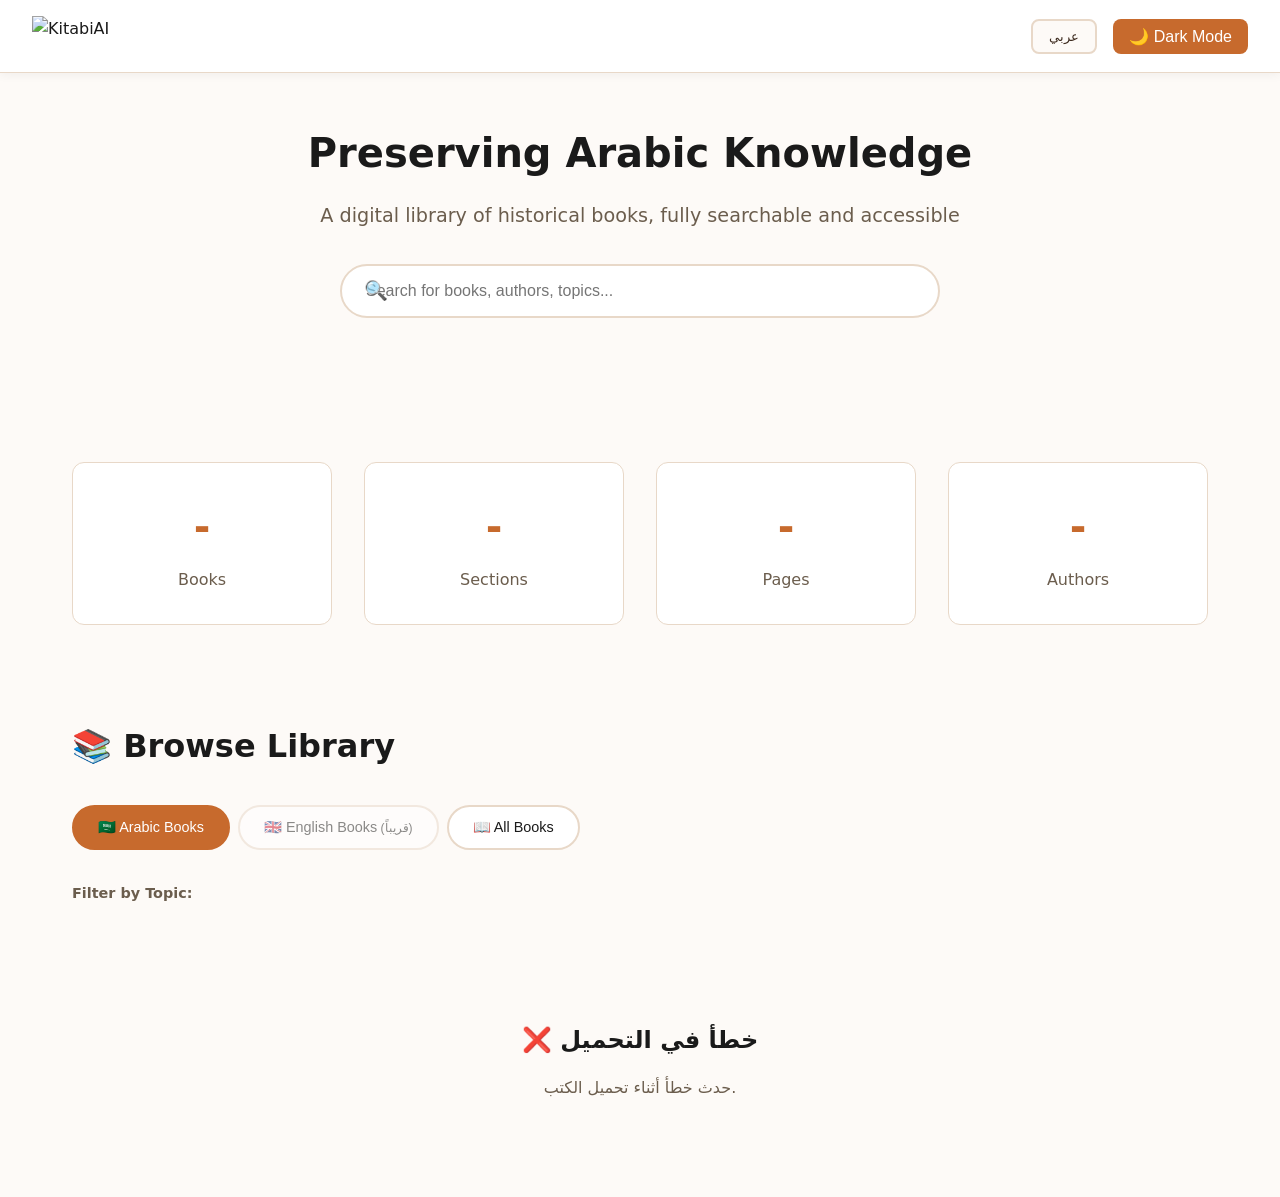
==== app/index.html @ ec77edb3 "Fix RAG sources, chat UX, and unify nav bar across all pages - Boost chapter-number and title-keywor" ====
<!DOCTYPE html>
<html lang="en" dir="ltr">
<head>
    <meta charset="UTF-8">
    <meta name="viewport" content="width=device-width, initial-scale=1.0">
    <title>مكتبة الذكاء الاصطناعي - KitabiAI Digital Library</title>
    <link rel="icon" type="image/png" href="/static/images/favicon.png">
    <style>
        :root {
            --bg-primary: #fdfaf7;
            --bg-secondary: #ffffff;
            --text-primary: #1a1a1a;
            --text-secondary: #6b5d4d;
            --accent: #c76a2d;
            --accent-light: #e88d51;
            --border: #e8d8c8;
            --success: #10B981;
            --warning: #F59E0B;
        }

        [data-theme="dark"] {
            --bg-primary: #1c1410;
            --bg-secondary: #1c1410;
            --text-primary: #fdfaf7;
            --text-secondary: #c8b8a4;
            --accent: #e88d51;
            --accent-light: #c76a2d;
            --border: rgba(255,255,255,.1);
        }

        [data-theme="dark"] .book-card {
            background: rgba(255, 255, 255, 0.07);
            border-color: rgba(255, 255, 255, 0.1);
        }

        [data-theme="dark"] .stat-card {
            background: #fdfaf7;
            border-color: rgba(199, 106, 45, 0.25);
        }

        [data-theme="dark"] .stat-card p {
            color: #3d2b1f;
        }

        * {
            margin: 0;
            padding: 0;
            box-sizing: border-box;
        }

        body {
            font-family: ui-sans-serif, system-ui, -apple-system, 'Segoe UI', Roboto, 'Helvetica Neue', Arial, 'Noto Sans Arabic', sans-serif;
            background: var(--bg-primary);
            color: var(--text-primary);
            transition: all 0.3s ease;
            line-height: 1.6;
        }

        /* Header — always white regardless of theme */
        header {
            background: #ffffff;
            border-bottom: 1px solid #e8d8c8;
            padding: 1rem 2rem;
            display: flex;
            justify-content: space-between;
            align-items: center;
            position: sticky;
            top: 0;
            z-index: 100;
            box-shadow: 0 2px 10px rgba(0,0,0,0.05);
        }

        .logo {
            display: flex;
            align-items: center;
        }
        .logo img { height: 40px; width: auto; display: block; }

        .header-actions {
            display: flex;
            gap: 1rem;
            align-items: center;
        }

        .theme-toggle {
            background: var(--accent);
            color: white;
            border: none;
            padding: 0.5rem 1rem;
            border-radius: 8px;
            cursor: pointer;
            font-size: 1rem;
            transition: all 0.3s;
        }

        .theme-toggle:hover {
            background: var(--accent-light);
            transform: translateY(-2px);
        }

        .lang-switch {
            background: #fdfaf7;
            border: 2px solid #e8d8c8;
            padding: 0.5rem 1rem;
            border-radius: 8px;
            cursor: pointer;
            color: #3d2b1f;
            transition: all 0.3s;
        }

        .lang-switch:hover {
            border-color: var(--accent);
        }

        /* Hero Section */
        .hero {
            text-align: center;
            padding: 3rem 2rem;
            max-width: 900px;
            margin: 0 auto;
        }

        .hero h1 {
            font-size: 2.5rem;
            margin-bottom: 1rem;
            color: var(--text-primary);
            font-weight: 700;
        }

        .hero p {
            font-size: 1.2rem;
            color: var(--text-secondary);
            margin-bottom: 2rem;
        }

        .search-box {
            width: 100%;
            max-width: 600px;
            margin: 0 auto 2rem;
            position: relative;
        }

        .search-box input {
            width: 100%;
            padding: 1rem 3rem 1rem 1.5rem;
            border: 2px solid var(--border);
            border-radius: 50px;
            background: var(--bg-secondary);
            color: var(--text-primary);
            font-size: 1rem;
            transition: all 0.3s;
        }

        .search-box input:focus {
            outline: none;
            border-color: var(--accent);
            box-shadow: 0 0 0 3px rgba(199, 106, 45, 0.12);
        }

        .search-icon {
            position: absolute;
            left: 1.5rem;
            top: 50%;
            transform: translateY(-50%);
            color: var(--text-secondary);
            font-size: 1.2rem;
        }

        /* Stats Section */
        .stats {
            display: grid;
            grid-template-columns: repeat(auto-fit, minmax(200px, 1fr));
            gap: 2rem;
            max-width: 1200px;
            margin: 2rem auto;
            padding: 2rem;
        }

        .stat-card {
            background: var(--bg-secondary);
            padding: 2rem;
            border-radius: 12px;
            text-align: center;
            border: 1px solid var(--border);
            transition: all 0.3s;
        }

        .stat-card:hover {
            transform: translateY(-5px);
            box-shadow: 0 10px 30px rgba(199, 106, 45, 0.12);
        }

        .stat-card h3 {
            font-size: 2.5rem;
            color: var(--accent);
            margin-bottom: 0.5rem;
            font-weight: bold;
        }

        .stat-card p {
            color: var(--text-secondary);
            font-size: 1rem;
        }

        .stat-card .badge {
            display: inline-block;
            background: var(--success);
            color: white;
            padding: 0.25rem 0.75rem;
            border-radius: 20px;
            font-size: 0.75rem;
            margin-top: 0.5rem;
        }

        /* Container */
        .container {
            max-width: 1200px;
            margin: 0 auto;
            padding: 2rem;
        }

        .section-header {
            display: flex;
            justify-content: space-between;
            align-items: center;
            margin-bottom: 2rem;
        }

        .section-title {
            font-size: 2rem;
            color: var(--text-primary);
            font-weight: 700;
        }

        .view-all {
            color: var(--accent);
            text-decoration: none;
            font-weight: 600;
            transition: all 0.3s;
        }

        .view-all:hover {
            color: var(--accent-light);
        }

        /* Filters */
        .filters {
            display: flex;
            flex-wrap: wrap;
            gap: 1rem;
            margin-bottom: 2rem;
            align-items: center;
        }

        .filter-group {
            display: flex;
            flex-wrap: wrap;
            gap: 0.5rem;
        }

        .filter-btn {
            background: var(--bg-secondary);
            border: 2px solid var(--border);
            padding: 0.75rem 1.5rem;
            border-radius: 50px;
            color: var(--text-primary);
            cursor: pointer;
            transition: all 0.3s;
            font-size: 0.9rem;
            font-weight: 500;
        }

        .filter-btn:hover {
            border-color: var(--accent);
            color: var(--accent);
        }

        .filter-btn.active {
            background: var(--accent);
            color: white;
            border-color: var(--accent);
        }

        .filter-btn.coming-soon {
            opacity: 0.5;
            cursor: not-allowed;
            position: relative;
        }

        .filter-btn.coming-soon:after {
            content: ' (قريباً)';
            font-size: 0.75rem;
        }

        /* Book Grid */
        .book-grid {
            display: grid;
            grid-template-columns: repeat(auto-fill, minmax(280px, 1fr));
            gap: 2rem;
            margin-bottom: 4rem;
        }

        .book-card {
            background: var(--bg-secondary);
            border: 1px solid var(--border);
            border-radius: 12px;
            padding: 1.5rem;
            transition: all 0.3s;
            cursor: pointer;
            display: flex;
            flex-direction: column;
        }

        .book-card:hover {
            transform: translateY(-8px);
            box-shadow: 0 15px 40px rgba(199, 106, 45, 0.18);
            border-color: var(--accent);
        }

        .book-cover {
            width: 100%;
            height: 320px;
            background: linear-gradient(135deg, var(--accent-light), var(--accent));
            border-radius: 8px;
            margin-bottom: 1rem;
            display: flex;
            align-items: center;
            justify-content: center;
            font-size: 4rem;
            color: white;
            position: relative;
            overflow: hidden;
        }

        .book-cover img {
            width: 100%;
            height: 100%;
            object-fit: cover;
        }

        .book-cover .placeholder {
            font-size: 4rem;
        }

        .book-info {
            flex: 1;
            display: flex;
            flex-direction: column;
        }

        .book-card h3 {
            font-size: 1.3rem;
            margin-bottom: 0.5rem;
            color: var(--text-primary);
            font-weight: 700;
            line-height: 1.4;
            min-height: 2.8rem;
        }

        .book-meta {
            color: var(--text-secondary);
            font-size: 0.95rem;
            margin-bottom: 0.75rem;
        }

        .book-meta .author {
            font-weight: 600;
            color: var(--accent);
        }

        .book-tags {
            display: flex;
            flex-wrap: wrap;
            gap: 0.5rem;
            margin-top: auto;
        }

        .tag {
            background: var(--bg-primary);
            padding: 0.25rem 0.75rem;
            border-radius: 20px;
            font-size: 0.8rem;
            color: var(--text-secondary);
            border: 1px solid var(--border);
        }

        .tag.language {
            background: var(--accent);
            color: white;
            border-color: var(--accent);
        }

        /* Loading State */
        .loading {
            text-align: center;
            padding: 4rem 2rem;
        }

        .spinner {
            border: 4px solid var(--border);
            border-top: 4px solid var(--accent);
            border-radius: 50%;
            width: 50px;
            height: 50px;
            animation: spin 1s linear infinite;
            margin: 0 auto 1rem;
        }

        @keyframes spin {
            0% { transform: rotate(0deg); }
            100% { transform: rotate(360deg); }
        }

        /* Empty State */
        .empty-state {
            text-align: center;
            padding: 4rem 2rem;
            color: var(--text-secondary);
        }

        .empty-state h3 {
            font-size: 1.5rem;
            margin-bottom: 1rem;
            color: var(--text-primary);
        }

        /* Responsive */
        @media (max-width: 768px) {
            .hero h1 {
                font-size: 2rem;
            }

            .stats {
                grid-template-columns: repeat(2, 1fr);
            }

            .book-grid {
                grid-template-columns: 1fr;
            }

            .filters {
                flex-direction: column;
                align-items: stretch;
            }

            .filter-group {
                width: 100%;
            }

            .filter-btn {
                flex: 1;
                text-align: center;
            }
        }

        /* RTL Support */
        [dir="rtl"] .search-icon {
            left: auto;
            right: 1.5rem;
        }

        [dir="rtl"] .book-meta {
            text-align: right;
        }

        /* Pagination */
        .pagination {
            display: flex;
            justify-content: center;
            align-items: center;
            gap: 0.5rem;
            padding: 2rem 0 3rem;
            flex-wrap: wrap;
        }

        .page-btn {
            background: var(--bg-secondary);
            border: 2px solid var(--border);
            padding: 0.5rem 1rem;
            border-radius: 8px;
            cursor: pointer;
            color: var(--text-primary);
            font-size: 0.9rem;
            font-weight: 500;
            transition: all 0.2s;
            font-family: inherit;
        }

        .page-btn:hover:not(:disabled) {
            border-color: var(--accent);
            color: var(--accent);
        }

        .page-btn.active {
            background: var(--accent);
            color: white;
            border-color: var(--accent);
        }

        .page-btn:disabled {
            opacity: 0.4;
            cursor: not-allowed;
        }

        .page-info {
            color: var(--text-secondary);
            font-size: 0.85rem;
            padding: 0 0.5rem;
        }
    </style>
</head>
<body>
    <!-- Header -->
    <header>
        <div class="logo">
            <img src="/static/images/logo-kitabiAI.png" alt="KitabiAI">
        </div>
        <div class="header-actions">
            <button class="lang-switch" onclick="toggleLanguage()">عربي</button>
            <button class="theme-toggle" onclick="toggleTheme()" data-en-light="🌙 Dark Mode" data-ar-light="🌙 الوضع الليلي" data-en-dark="☀️ Light Mode" data-ar-dark="☀️ الوضع النهاري">🌙 Dark Mode</button>
        </div>
    </header>

    <!-- Hero Section -->
    <div class="hero">
        <h1 data-en="Preserving Arabic Knowledge" data-ar="حفظ المعرفة العربية">Preserving Arabic Knowledge</h1>
        <p data-en="A digital library of historical books, fully searchable and accessible" data-ar="مكتبة رقمية للكتب التاريخية، قابلة للبحث والوصول بالكامل">A digital library of historical books, fully searchable and accessible</p>

        <div class="search-box">
            <span class="search-icon">🔍</span>
            <input type="text" id="searchInput" data-en="Search for books, authors, topics..." data-ar="ابحث عن كتب، مؤلفين، مواضيع..." placeholder="Search for books, authors, topics..." onkeyup="handleSearch()">
        </div>
    </div>

    <!-- Stats -->
    <div class="stats" id="statsContainer">
        <div class="stat-card">
            <h3 id="totalBooks">-</h3>
            <p data-en="Books" data-ar="كتاب">Books</p>
        </div>
        <div class="stat-card">
            <h3 id="totalSections">-</h3>
            <p data-en="Sections" data-ar="قسم">Sections</p>
        </div>
        <div class="stat-card">
            <h3 id="totalPages">-</h3>
            <p data-en="Pages" data-ar="صفحة">Pages</p>
        </div>
        <div class="stat-card">
            <h3 id="totalAuthors">-</h3>
            <p data-en="Authors" data-ar="مؤلف">Authors</p>
        </div>
    </div>

    <!-- Main Content -->
    <div class="container">
        <!-- Filters -->
        <div class="section-header">
            <h2 class="section-title" data-en="📚 Browse Library" data-ar="📚 تصفح المكتبة">📚 Browse Library</h2>
        </div>

        <div class="filters">
            <div class="filter-group">
                <button class="filter-btn active" onclick="filterByLanguage('ar')" data-en="🇸🇦 Arabic Books" data-ar="🇸🇦 الكتب العربية">🇸🇦 Arabic Books</button>
                <button class="filter-btn coming-soon" onclick="filterByLanguage('en')" disabled data-en="🇬🇧 English Books" data-ar="🇬🇧 الكتب الإنجليزية">🇬🇧 English Books</button>
                <button class="filter-btn" onclick="filterByLanguage('all')" data-en="📖 All Books" data-ar="📖 جميع الكتب">📖 All Books</button>
            </div>
        </div>

        <!-- Category Filters -->
        <div class="filters" id="dynamicFilters">
            <h4 style="width:100%; color:var(--text-secondary); font-size:0.9rem; margin-bottom:0.25rem;"
                data-en="Filter by Topic:" data-ar="تصفية حسب الموضوع:">Filter by Topic:</h4>
            <div class="filter-group" id="categoryPills"></div>
        </div>

        <!-- Books Grid -->
        <div id="booksContainer">
            <div class="loading">
                <div class="spinner"></div>
                <p data-en="Loading books..." data-ar="جاري تحميل الكتب...">Loading books...</p>
            </div>
        </div>
    </div>

    <script>
        const API_BASE = window.location.origin;
        const PAGE_SIZE = 12;

        let allBooks = [];
        let allCategories = [];
        let currentPage = 1;
        let totalBooks = 0;
        let currentFilters = { language: 'ar', category: null, search: '' };
        let currentLang = localStorage.getItem('lang') || 'en';

        document.addEventListener('DOMContentLoaded', async () => {
            try { applyLanguage(currentLang); } catch(e) { console.error('applyLanguage error:', e); }
            await Promise.all([loadStats(), loadCategories(), loadBooks()]);
            loadTheme();
        });

        async function loadStats() {
            try {
                const data = await fetch(`${API_BASE}/api/stats`).then(r => r.json());
                if (data.ok) {
                    document.getElementById('totalBooks').textContent = data.stats.books.total;
                    document.getElementById('totalSections').textContent = (data.stats.sections?.total ?? 0).toLocaleString(currentLang === 'ar' ? 'ar-EG' : 'en-US');
                    const pagesEl = document.getElementById('totalPages');
                    pagesEl.dataset.raw = data.stats.pages.total;
                    pagesEl.textContent = data.stats.pages.total.toLocaleString(currentLang === 'ar' ? 'ar-EG' : 'en-US');
                    document.getElementById('totalAuthors').textContent = data.stats.authors.total;
                }
            } catch(e) { console.error('loadStats error:', e); }
        }

        async function loadCategories() {
            try {
                const data = await fetch(`${API_BASE}/api/categories?language=ar&limit=30`).then(r => r.json());
                if (data.ok) { allCategories = data.categories; renderCategoryFilters(); }
            } catch(e) { console.error('loadCategories error:', e); }
        }

        function renderCategoryFilters() {
            const container = document.getElementById('categoryPills');
            container.innerHTML = '';
            const allBtn = document.createElement('button');
            allBtn.className = 'filter-btn' + (currentFilters.category === null ? ' active' : '');
            allBtn.id = 'cat-btn-all';
            allBtn.dataset.en = 'All Topics';
            allBtn.dataset.ar = 'جميع المواضيع';
            allBtn.textContent = currentLang === 'ar' ? 'جميع المواضيع' : 'All Topics';
            allBtn.onclick = () => filterByCategory(null);
            container.appendChild(allBtn);
            allCategories.forEach(cat => {
                const btn = document.createElement('button');
                btn.className = 'filter-btn' + (currentFilters.category === cat.id ? ' active' : '');
                btn.id = `cat-btn-${cat.id}`;
                btn.textContent = `${cat.name} (${cat.book_count})`;
                btn.onclick = () => filterByCategory(cat.id);
                container.appendChild(btn);
            });
        }

        async function loadBooks() {
            document.getElementById('booksContainer').innerHTML =
                `<div class="loading"><div class="spinner"></div><p>${currentLang === 'ar' ? 'جاري تحميل الكتب...' : 'Loading books...'}</p></div>`;
            try {
                const params = new URLSearchParams();
                if (currentFilters.language && currentFilters.language !== 'all')
                    params.append('language', currentFilters.language);
                if (currentFilters.category) params.append('category_id', currentFilters.category);
                if (currentFilters.search) params.append('search', currentFilters.search);
                params.append('limit', PAGE_SIZE);
                params.append('offset', (currentPage - 1) * PAGE_SIZE);

                const data = await fetch(`${API_BASE}/api/books?${params}`).then(r => r.json());
                if (data.ok) {
                    allBooks = data.books;
                    totalBooks = data.pagination.total;
                    renderBooks(allBooks);
                    renderPagination(totalBooks);
                }
            } catch(e) {
                console.error('loadBooks error:', e);
                document.getElementById('booksContainer').innerHTML =
                    `<div class="empty-state"><h3>❌ خطأ في التحميل</h3><p>حدث خطأ أثناء تحميل الكتب.</p></div>`;
            }
        }

        function renderBooks(books) {
            const container = document.getElementById('booksContainer');
            if (books.length === 0) {
                container.innerHTML = `<div class="empty-state"><h3>📚 لا توجد كتب</h3><p>لم يتم العثور على كتب تطابق معايير البحث الخاصة بك.</p></div>`;
                return;
            }
            const grid = document.createElement('div');
            grid.className = 'book-grid';
            books.forEach(book => grid.appendChild(createBookCard(book)));
            container.innerHTML = '';
            container.appendChild(grid);
        }

        function renderPagination(total) {
            const totalPages = Math.ceil(total / PAGE_SIZE);
            if (totalPages <= 1) return;
            const container = document.getElementById('booksContainer');
            const div = document.createElement('div');
            div.className = 'pagination';

            const prevBtn = document.createElement('button');
            prevBtn.className = 'page-btn';
            prevBtn.textContent = currentLang === 'ar' ? 'السابق →' : '← Prev';
            prevBtn.disabled = currentPage === 1;
            prevBtn.onclick = () => goToPage(currentPage - 1);
            div.appendChild(prevBtn);

            const startP = Math.max(1, currentPage - 2);
            const endP = Math.min(totalPages, startP + 4);
            for (let i = startP; i <= endP; i++) {
                const btn = document.createElement('button');
                btn.className = 'page-btn' + (i === currentPage ? ' active' : '');
                btn.textContent = i;
                btn.onclick = () => goToPage(i);
                div.appendChild(btn);
            }

            const nextBtn = document.createElement('button');
            nextBtn.className = 'page-btn';
            nextBtn.textContent = currentLang === 'ar' ? '← التالي' : 'Next →';
            nextBtn.disabled = currentPage === totalPages;
            nextBtn.onclick = () => goToPage(currentPage + 1);
            div.appendChild(nextBtn);

            const info = document.createElement('span');
            info.className = 'page-info';
            const s = (currentPage - 1) * PAGE_SIZE + 1;
            const e = Math.min(currentPage * PAGE_SIZE, total);
            info.textContent = currentLang === 'ar'
                ? `${s}–${e} من ${total} كتاب`
                : `${s}–${e} of ${total} books`;
            div.appendChild(info);

            container.appendChild(div);
        }

        function goToPage(page) {
            currentPage = page;
            loadBooks();
            window.scrollTo({ top: document.querySelector('.container').offsetTop - 20, behavior: 'smooth' });
        }

        function createBookCard(book) {
            const card = document.createElement('div');
            card.className = 'book-card';
            card.onclick = () => window.open(`/books/${book.id}`, '_blank');
            const coverImage = book.cover_image_url
                ? `<img src="${book.cover_image_url}" alt="${book.title}">`
                : `<span class="placeholder">📖</span>`;
            card.innerHTML = `
                <div class="book-cover">${coverImage}</div>
                <div class="book-info">
                    <h3>${book.title}</h3>
                    <div class="book-meta">
                        <span class="author">${book.author.name}</span>
                        ${book.category ? ` • ${book.category.name}` : ''}
                    </div>
                    <div class="book-tags">
                        <span class="tag language">${book.language === 'ar' ? 'عربي' : 'English'}</span>
                        ${book.page_count ? `<span class="tag">${book.page_count} ${currentLang === 'ar' ? 'صفحة' : 'pages'}</span>` : ''}
                        ${book.section_count ? `<span class="tag">${book.section_count} ${currentLang === 'ar' ? 'فصل' : 'chapters'}</span>` : ''}
                    </div>
                </div>`;
            return card;
        }

        function filterByLanguage(lang) {
            currentFilters.language = lang;
            currentFilters.category = null;
            currentPage = 1;
            updateActiveCategoryBtn(null);
            loadBooks();
        }

        function filterByCategory(categoryId) {
            currentFilters.category = (currentFilters.category === categoryId) ? null : categoryId;
            currentPage = 1;
            updateActiveCategoryBtn(currentFilters.category);
            loadBooks();
        }

        function updateActiveCategoryBtn(categoryId) {
            document.querySelectorAll('#categoryPills .filter-btn').forEach(b => b.classList.remove('active'));
            const id = categoryId === null ? 'cat-btn-all' : `cat-btn-${categoryId}`;
            const btn = document.getElementById(id);
            if (btn) btn.classList.add('active');
        }

        let searchTimeout;
        function handleSearch() {
            clearTimeout(searchTimeout);
            searchTimeout = setTimeout(() => {
                currentFilters.search = document.getElementById('searchInput').value;
                currentPage = 1;
                loadBooks();
            }, 500);
        }

        function applyLanguage(lang) {
            currentLang = lang;
            document.documentElement.setAttribute('lang', lang);
            document.documentElement.setAttribute('dir', lang === 'ar' ? 'rtl' : 'ltr');
            document.querySelector('.lang-switch').textContent = lang === 'en' ? 'عربي' : 'English';
            document.querySelectorAll('[data-en]').forEach(el => {
                const text = lang === 'en' ? el.dataset.en : el.dataset.ar;
                if (el.tagName === 'INPUT') el.placeholder = text;
                else el.textContent = text;
            });
            const pagesEl = document.getElementById('totalPages');
            if (pagesEl && pagesEl.dataset.raw)
                pagesEl.textContent = Number(pagesEl.dataset.raw).toLocaleString(lang === 'ar' ? 'ar-EG' : 'en-US');
            updateThemeButtonText();
            if (allBooks.length > 0) { renderBooks(allBooks); renderPagination(totalBooks); }
            localStorage.setItem('lang', lang);
        }

        function toggleLanguage() { applyLanguage(currentLang === 'en' ? 'ar' : 'en'); }

        function updateThemeButtonText() {
            const isDark = document.documentElement.getAttribute('data-theme') === 'dark';
            const btn = document.querySelector('.theme-toggle');
            btn.textContent = btn.dataset[`${currentLang}${isDark ? 'Dark' : 'Light'}`];
        }

        function toggleTheme() {
            const html = document.documentElement;
            if (html.getAttribute('data-theme') === 'dark') { html.removeAttribute('data-theme'); localStorage.setItem('theme', 'light'); }
            else { html.setAttribute('data-theme', 'dark'); localStorage.setItem('theme', 'dark'); }
            updateThemeButtonText();
        }

        function loadTheme() {
            if (localStorage.getItem('theme') === 'dark') document.documentElement.setAttribute('data-theme', 'dark');
            updateThemeButtonText();
        }
    </script>
</body>
</html>
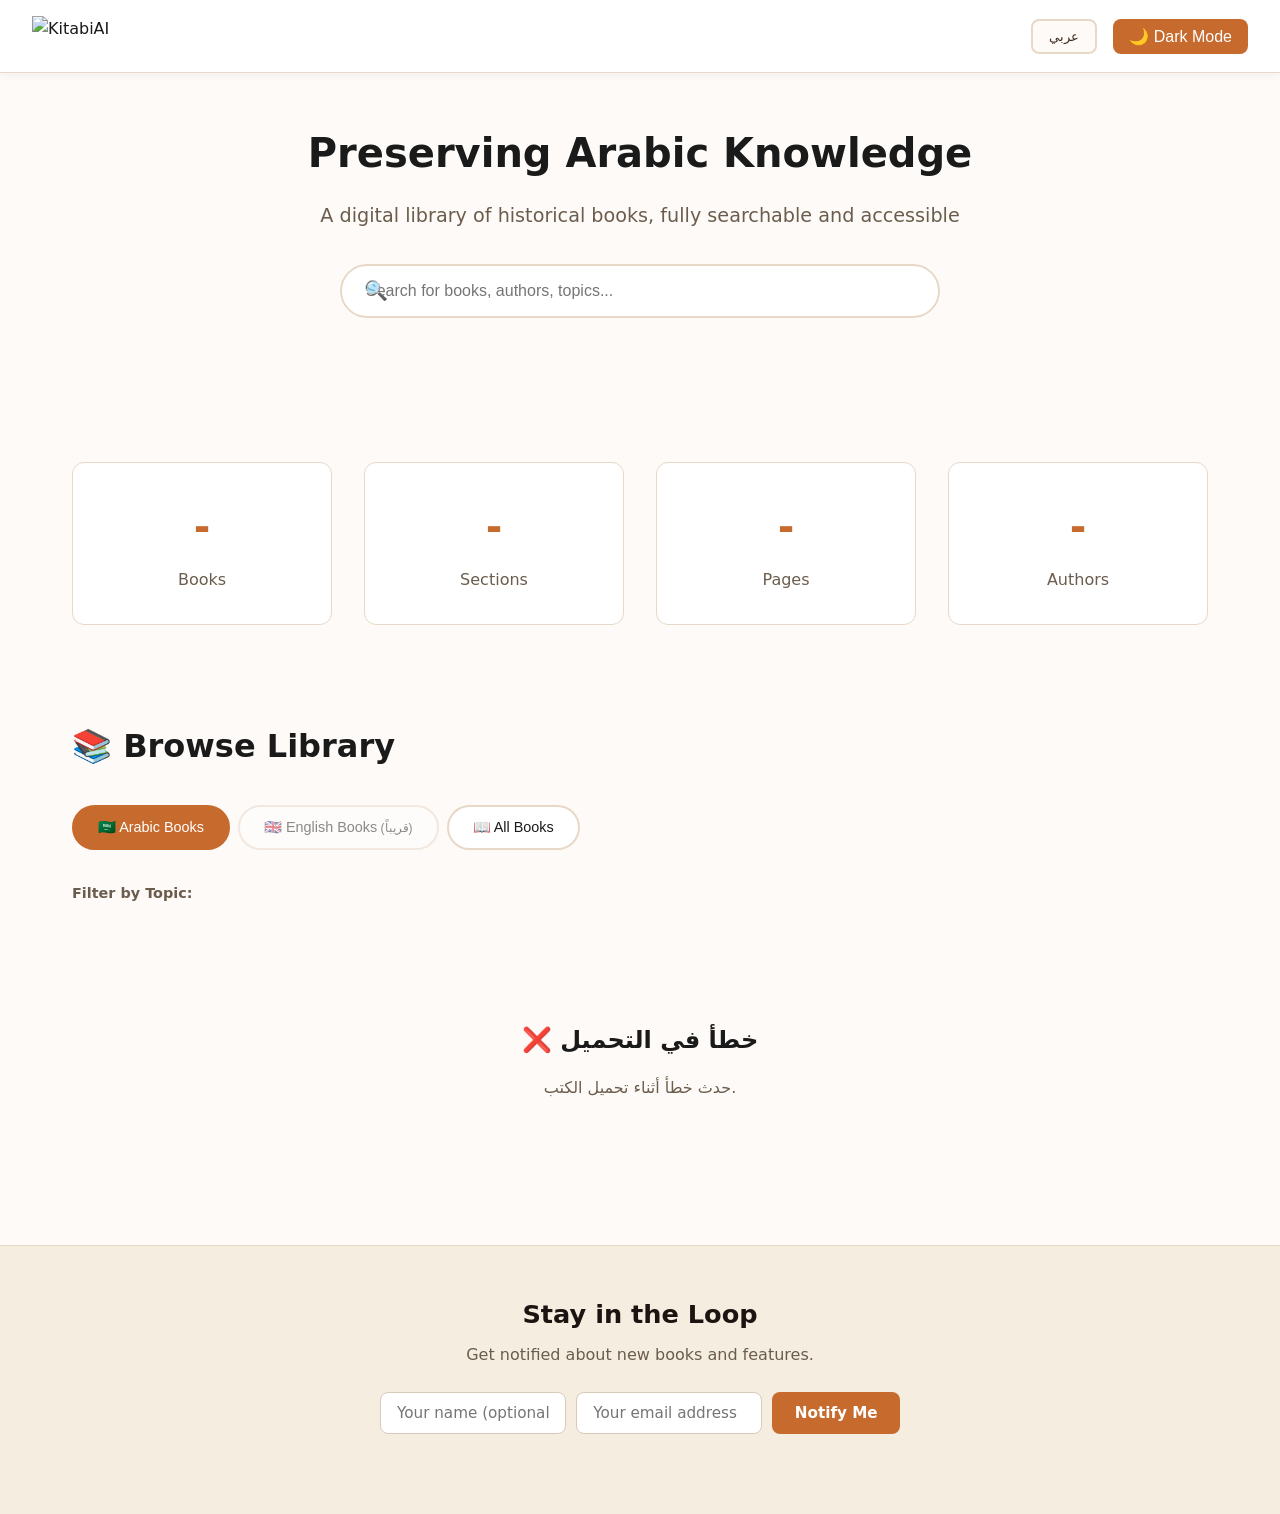
==== commit 3202c153: "Add chat rate limiting and email waitlist for public launch - Limit chatbot to 4 questions per book " ====
--- a/app/index.html
+++ b/app/index.html
@@ -507,6 +507,65 @@
             font-size: 0.85rem;
             padding: 0 0.5rem;
         }
+
+        /* Waitlist */
+        .waitlist-section {
+            background: #f5ede0;
+            border-top: 1px solid #e8d8c8;
+            padding: 3rem 2rem;
+            text-align: center;
+            margin-top: 3rem;
+        }
+        .waitlist-section h2 {
+            color: #1c1410;
+            font-size: 1.6rem;
+            margin-bottom: 0.5rem;
+        }
+        .waitlist-section p {
+            color: #6b5d4d;
+            margin-bottom: 1.5rem;
+            font-size: 1rem;
+        }
+        .waitlist-form {
+            display: flex;
+            gap: 10px;
+            max-width: 520px;
+            margin: 0 auto;
+            flex-wrap: wrap;
+            justify-content: center;
+        }
+        .waitlist-form input {
+            flex: 1;
+            min-width: 180px;
+            padding: 0.7rem 1rem;
+            border: 1px solid #d9c9b8;
+            border-radius: 8px;
+            font-size: 0.95rem;
+            font-family: inherit;
+            outline: none;
+            background: #fff;
+            color: #1c1410;
+        }
+        .waitlist-form input:focus { border-color: #c76a2d; }
+        .waitlist-form button {
+            padding: 0.7rem 1.4rem;
+            background: #c76a2d;
+            color: #fff;
+            border: none;
+            border-radius: 8px;
+            font-size: 0.95rem;
+            font-weight: 600;
+            cursor: pointer;
+            font-family: inherit;
+            transition: background .2s;
+        }
+        .waitlist-form button:hover { background: #e88d51; }
+        .waitlist-msg {
+            margin-top: 12px;
+            font-size: 0.9rem;
+            color: #6b5d4d;
+            min-height: 20px;
+        }
     </style>
 </head>
 <body>
@@ -582,6 +641,18 @@
             </div>
         </div>
     </div>
+
+    <!-- Waitlist -->
+    <section class="waitlist-section">
+        <h2 data-en="Stay in the Loop" data-ar="ابق على اطلاع">Stay in the Loop</h2>
+        <p data-en="Get notified about new books and features." data-ar="احصل على إشعارات بالكتب والميزات الجديدة.">Get notified about new books and features.</p>
+        <div class="waitlist-form">
+            <input type="text" id="wlName" data-en-placeholder="Your name (optional)" data-ar-placeholder="اسمك (اختياري)" placeholder="Your name (optional)" />
+            <input type="email" id="wlEmail" data-en-placeholder="Your email address" data-ar-placeholder="بريدك الإلكتروني" placeholder="Your email address" />
+            <button onclick="submitWaitlist()" id="wlBtn" data-en="Notify Me" data-ar="أخبرني">Notify Me</button>
+        </div>
+        <div class="waitlist-msg" id="wlMsg"></div>
+    </section>
 
     <script>
         const API_BASE = window.location.origin;
@@ -823,6 +894,37 @@
             if (localStorage.getItem('theme') === 'dark') document.documentElement.setAttribute('data-theme', 'dark');
             updateThemeButtonText();
         }
+
+        async function submitWaitlist() {
+            const email = document.getElementById('wlEmail').value.trim();
+            const name  = document.getElementById('wlName').value.trim();
+            const msg   = document.getElementById('wlMsg');
+            const btn   = document.getElementById('wlBtn');
+            if (!email) {
+                msg.textContent = currentLang === 'ar' ? 'يرجى إدخال بريدك الإلكتروني.' : 'Please enter your email.';
+                return;
+            }
+            btn.disabled = true;
+            try {
+                const res = await fetch('/api/waitlist', {
+                    method: 'POST',
+                    headers: {'Content-Type': 'application/json'},
+                    body: JSON.stringify({ name, email, source: 'library' })
+                });
+                const data = await res.json();
+                if (data.ok) {
+                    msg.textContent = currentLang === 'ar' ? 'شكراً! سنبقيك على اطلاع.' : 'Thank you! We\'ll keep you posted.';
+                    document.getElementById('wlEmail').value = '';
+                    document.getElementById('wlName').value = '';
+                } else {
+                    msg.textContent = currentLang === 'ar' ? 'بريد إلكتروني غير صالح.' : 'Please enter a valid email.';
+                    btn.disabled = false;
+                }
+            } catch {
+                msg.textContent = currentLang === 'ar' ? 'حدث خطأ. حاول مجدداً.' : 'Something went wrong. Please try again.';
+                btn.disabled = false;
+            }
+        }
     </script>
 </body>
 </html>
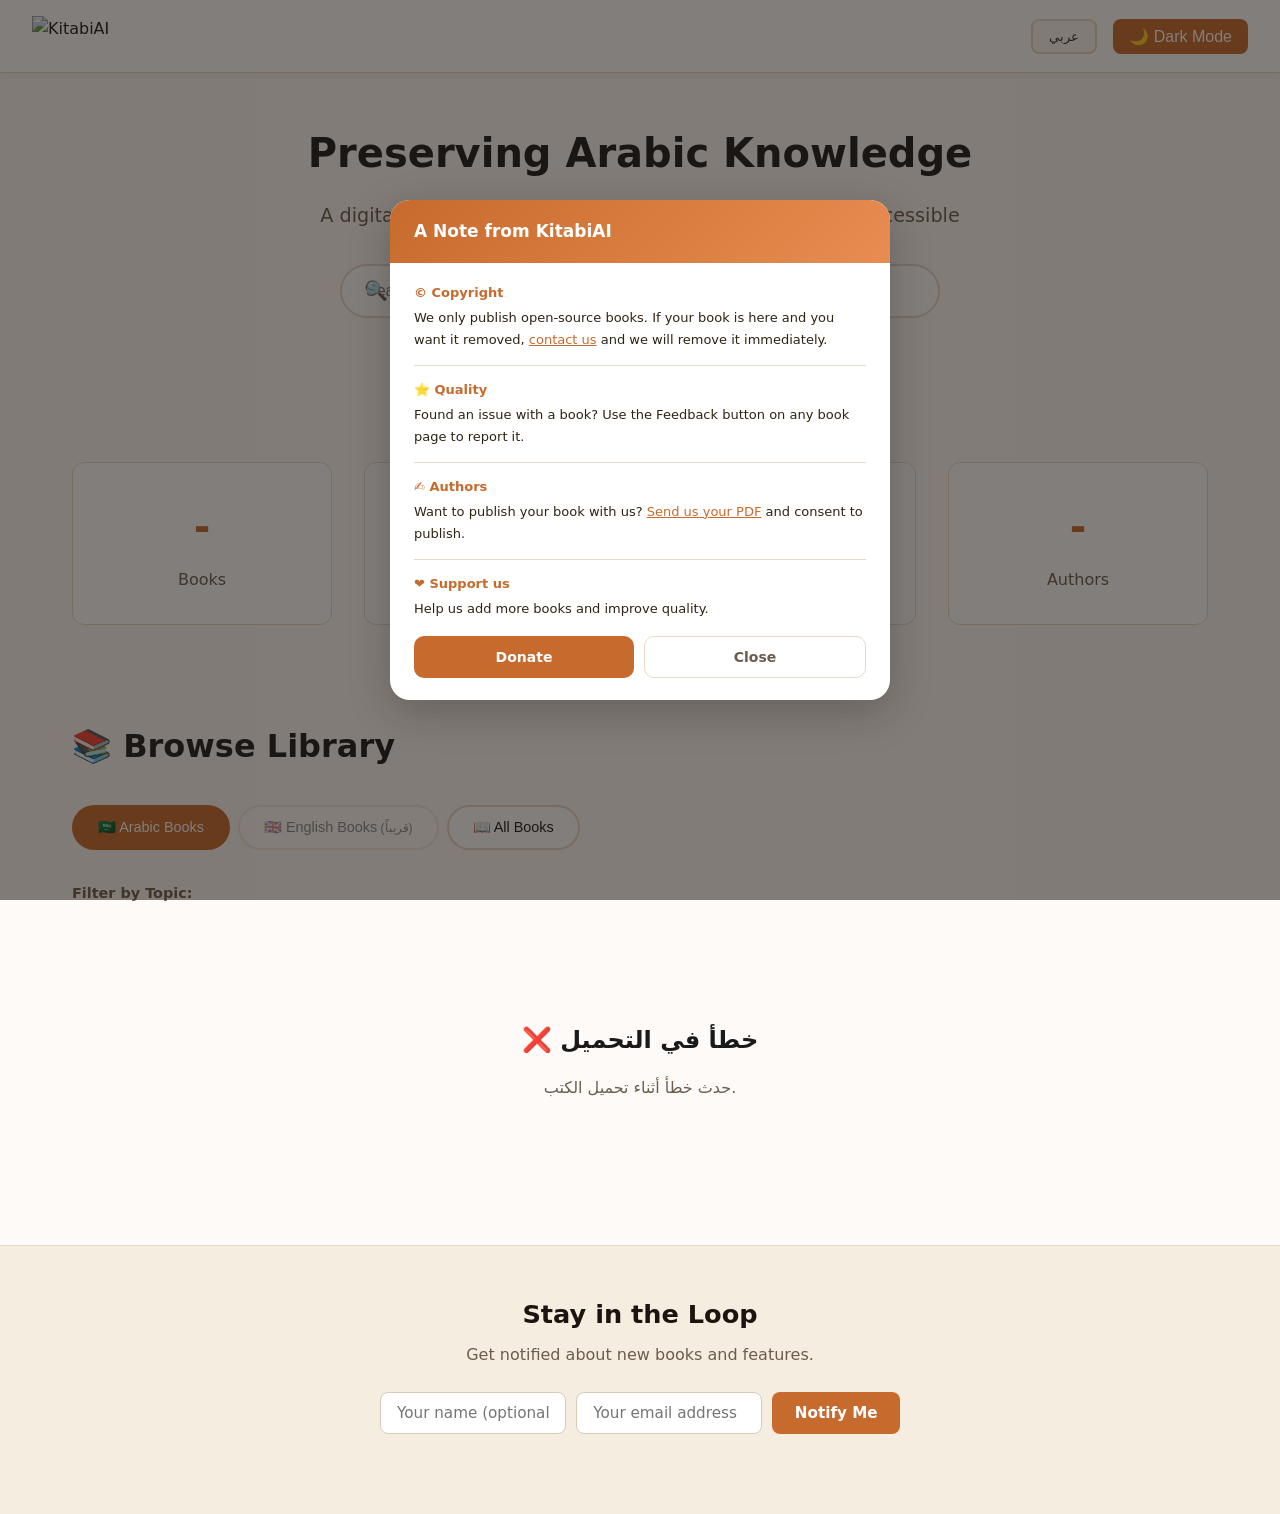
==== commit 5beaefb7: "Add per-book feedback system and library welcome popup - BookFeedback model (type, message, optional" ====
--- a/app/index.html
+++ b/app/index.html
@@ -566,9 +566,114 @@
             color: #6b5d4d;
             min-height: 20px;
         }
+        /* ── Welcome popup ── */
+        .welcome-overlay {
+            display: none;
+            position: fixed; inset: 0;
+            background: rgba(28,20,16,.55);
+            z-index: 500;
+            align-items: center;
+            justify-content: center;
+            padding: 24px 16px;
+        }
+        .welcome-overlay.open { display: flex; }
+        .welcome-modal {
+            background: #fff;
+            border-radius: 20px;
+            width: 100%;
+            max-width: 500px;
+            max-height: calc(100vh - 48px);
+            display: flex;
+            flex-direction: column;
+            box-shadow: 0 12px 40px rgba(28,20,16,.25);
+            overflow: hidden;
+        }
+        .welcome-top {
+            background: linear-gradient(135deg, #c76a2d 0%, #e88d51 100%);
+            padding: 18px 24px;
+            color: #fff;
+            flex-shrink: 0;
+        }
+        .welcome-top h2 { font-size: 17px; font-weight: 700; }
+        .welcome-body {
+            padding: 20px 24px 22px;
+            overflow-y: auto;
+            flex: 1;
+        }
+        .wp-item { margin-bottom: 14px; }
+        .wp-item:last-of-type { margin-bottom: 0; }
+        .wp-label {
+            font-size: 13px; font-weight: 700;
+            color: #c76a2d; margin-bottom: 3px;
+        }
+        .wp-item p {
+            font-size: 13px; line-height: 1.7;
+            color: #2c2415; margin: 0;
+        }
+        .wp-item a { color: #c76a2d; }
+        .wp-divider {
+            border: none; border-top: 1px solid #e8d8c8;
+            margin: 14px 0;
+        }
+        .wp-actions {
+            display: flex; gap: 10px; margin-top: 16px;
+        }
+        .wp-donate {
+            flex: 1; padding: 10px;
+            background: #c76a2d; color: #fff;
+            border: none; border-radius: 10px;
+            font-size: 14px; font-weight: 600;
+            font-family: inherit; cursor: pointer;
+            text-align: center; text-decoration: none;
+            transition: background .15s;
+        }
+        .wp-donate:hover { background: #e88d51; }
+        .welcome-close {
+            flex: 1; padding: 10px;
+            background: transparent; color: #6b5d4d;
+            border: 1px solid #e8d8c8; border-radius: 10px;
+            font-size: 14px; font-weight: 600;
+            font-family: inherit; cursor: pointer;
+            transition: border-color .15s, color .15s;
+        }
+        .welcome-close:hover { border-color: #c76a2d; color: #c76a2d; }
     </style>
 </head>
 <body>
+    <!-- Welcome popup (shown once per visitor) -->
+    <div class="welcome-overlay" id="welcomeOverlay">
+        <div class="welcome-modal">
+            <div class="welcome-top">
+                <h2 id="wp-title">A Note from KitabiAI</h2>
+            </div>
+            <div class="welcome-body">
+                <div class="wp-item">
+                    <div class="wp-label" id="wp-l1">© Copyright</div>
+                    <p id="wp-p1">We only publish open-source books. If your book is here and you want it removed, <a href="mailto:suha@smartdiversity.ca">contact us</a> and we will remove it immediately.</p>
+                </div>
+                <hr class="wp-divider">
+                <div class="wp-item">
+                    <div class="wp-label" id="wp-l2">⭐ Quality</div>
+                    <p id="wp-p2">Found an issue with a book? Use the Feedback button on any book page to report it.</p>
+                </div>
+                <hr class="wp-divider">
+                <div class="wp-item">
+                    <div class="wp-label" id="wp-l3">✍️ Authors</div>
+                    <p id="wp-p3">Want to publish your book with us? <a href="mailto:suha@smartdiversity.ca?subject=Book%20Submission%20-%20KitabiAI">Send us your PDF</a> and consent to publish.</p>
+                </div>
+                <hr class="wp-divider">
+                <div class="wp-item">
+                    <div class="wp-label" id="wp-l4">❤️ Support us</div>
+                    <p id="wp-p4">Help us add more books and improve quality.</p>
+                </div>
+                <div class="wp-actions">
+                    <a class="wp-donate" id="wp-donate" href="#" target="_blank">Donate</a>
+                    <button class="welcome-close" id="wp-btn" onclick="closeWelcome()">Close</button>
+                </div>
+            </div>
+        </div>
+    </div>
+
     <!-- Header -->
     <header>
         <div class="logo">
@@ -669,6 +774,7 @@
             try { applyLanguage(currentLang); } catch(e) { console.error('applyLanguage error:', e); }
             await Promise.all([loadStats(), loadCategories(), loadBooks()]);
             loadTheme();
+            setTimeout(showWelcome, 600);
         });
 
         async function loadStats() {
@@ -872,6 +978,7 @@
                 pagesEl.textContent = Number(pagesEl.dataset.raw).toLocaleString(lang === 'ar' ? 'ar-EG' : 'en-US');
             updateThemeButtonText();
             if (allBooks.length > 0) { renderBooks(allBooks); renderPagination(totalBooks); }
+            _applyWelcomeLang(lang);
             localStorage.setItem('lang', lang);
         }
 
@@ -893,6 +1000,64 @@
         function loadTheme() {
             if (localStorage.getItem('theme') === 'dark') document.documentElement.setAttribute('data-theme', 'dark');
             updateThemeButtonText();
+        }
+
+        // ── Welcome popup ──────────────────────────────────────────
+        const _WELCOME_KEY = 'kitabiai_welcome_v1';
+
+        function showWelcome() {
+            if (localStorage.getItem(_WELCOME_KEY)) return;
+            const overlay = document.getElementById('welcomeOverlay');
+            overlay.classList.add('open');
+            document.body.style.overflow = 'hidden';
+            _applyWelcomeLang(currentLang);
+        }
+
+        function closeWelcome() {
+            localStorage.setItem(_WELCOME_KEY, '1');
+            document.getElementById('welcomeOverlay').classList.remove('open');
+            document.body.style.overflow = '';
+        }
+
+        function _applyWelcomeLang(lang) {
+            const isAr = lang === 'ar';
+            const strings = {
+                title: isAr ? 'ملاحظة من كتابي'                               : 'A Note from KitabiAI',
+                l1:    isAr ? '© حقوق النشر'                                   : '© Copyright',
+                p1:    isAr ? 'نحن ننشر كتب مفتوحة المصدر فقط. إذا كان كتابك موجوداً هنا وتريد إزالته، تواصل معنا وسنزيله فوراً.'
+                            : 'We only publish open-source books. If your book is here and you want it removed, contact us and we will remove it immediately.',
+                l2:    isAr ? '⭐ الجودة'                                       : '⭐ Quality',
+                p2:    isAr ? 'وجدت مشكلة في كتاب؟ استخدم زر "الإبلاغ عن مشكلة" في صفحة الكتاب.'
+                            : 'Found an issue with a book? Use the Feedback button on any book page to report it.',
+                l3:    isAr ? '✍️ المؤلفون'                                    : '✍️ Authors',
+                p3:    isAr ? 'تريد نشر كتابك معنا؟ أرسل لنا ملف PDF مع موافقتك على النشر.'
+                            : 'Want to publish your book with us? Send us your PDF and consent to publish.',
+                l4:    isAr ? '❤️ ادعمنا'                                      : '❤️ Support us',
+                p4:    isAr ? 'ساعدنا في إضافة المزيد من الكتب وتحسين الجودة.' : 'Help us add more books and improve quality.',
+                donate: isAr ? 'تبرع' : 'Donate',
+                close:  isAr ? 'إغلاق' : 'Close',
+            };
+            document.getElementById('wp-title').textContent   = strings.title;
+            document.getElementById('wp-l1').textContent      = strings.l1;
+            document.getElementById('wp-l2').textContent      = strings.l2;
+            document.getElementById('wp-l3').textContent      = strings.l3;
+            document.getElementById('wp-l4').textContent      = strings.l4;
+            document.getElementById('wp-p2').textContent      = strings.p2;
+            document.getElementById('wp-p4').textContent      = strings.p4;
+            document.getElementById('wp-donate').textContent  = strings.donate;
+            document.getElementById('wp-btn').textContent     = strings.close;
+            // p1 and p3 have inline links — only update the text nodes
+            const p1 = document.getElementById('wp-p1');
+            if (p1) p1.firstChild.textContent = isAr
+                ? 'نحن ننشر كتب مفتوحة المصدر فقط. إذا كان كتابك موجوداً هنا وتريد إزالته، '
+                : 'We only publish open-source books. If your book is here and you want it removed, ';
+            const p1link = p1 && p1.querySelector('a');
+            if (p1link) { p1link.textContent = isAr ? 'تواصل معنا' : 'contact us'; p1link.nextSibling.textContent = isAr ? ' وسنزيله فوراً.' : ' and we will remove it immediately.'; }
+            const p3 = document.getElementById('wp-p3');
+            if (p3) p3.firstChild.textContent = isAr ? 'تريد نشر كتابك معنا؟ ' : 'Want to publish your book with us? ';
+            const p3link = p3 && p3.querySelector('a');
+            if (p3link) { p3link.textContent = isAr ? 'أرسل لنا ملف PDF' : 'Send us your PDF'; p3link.nextSibling.textContent = isAr ? ' مع موافقتك على النشر.' : ' and consent to publish.'; }
+            document.getElementById('welcomeOverlay').dir = isAr ? 'rtl' : 'ltr';
         }
 
         async function submitWaitlist() {
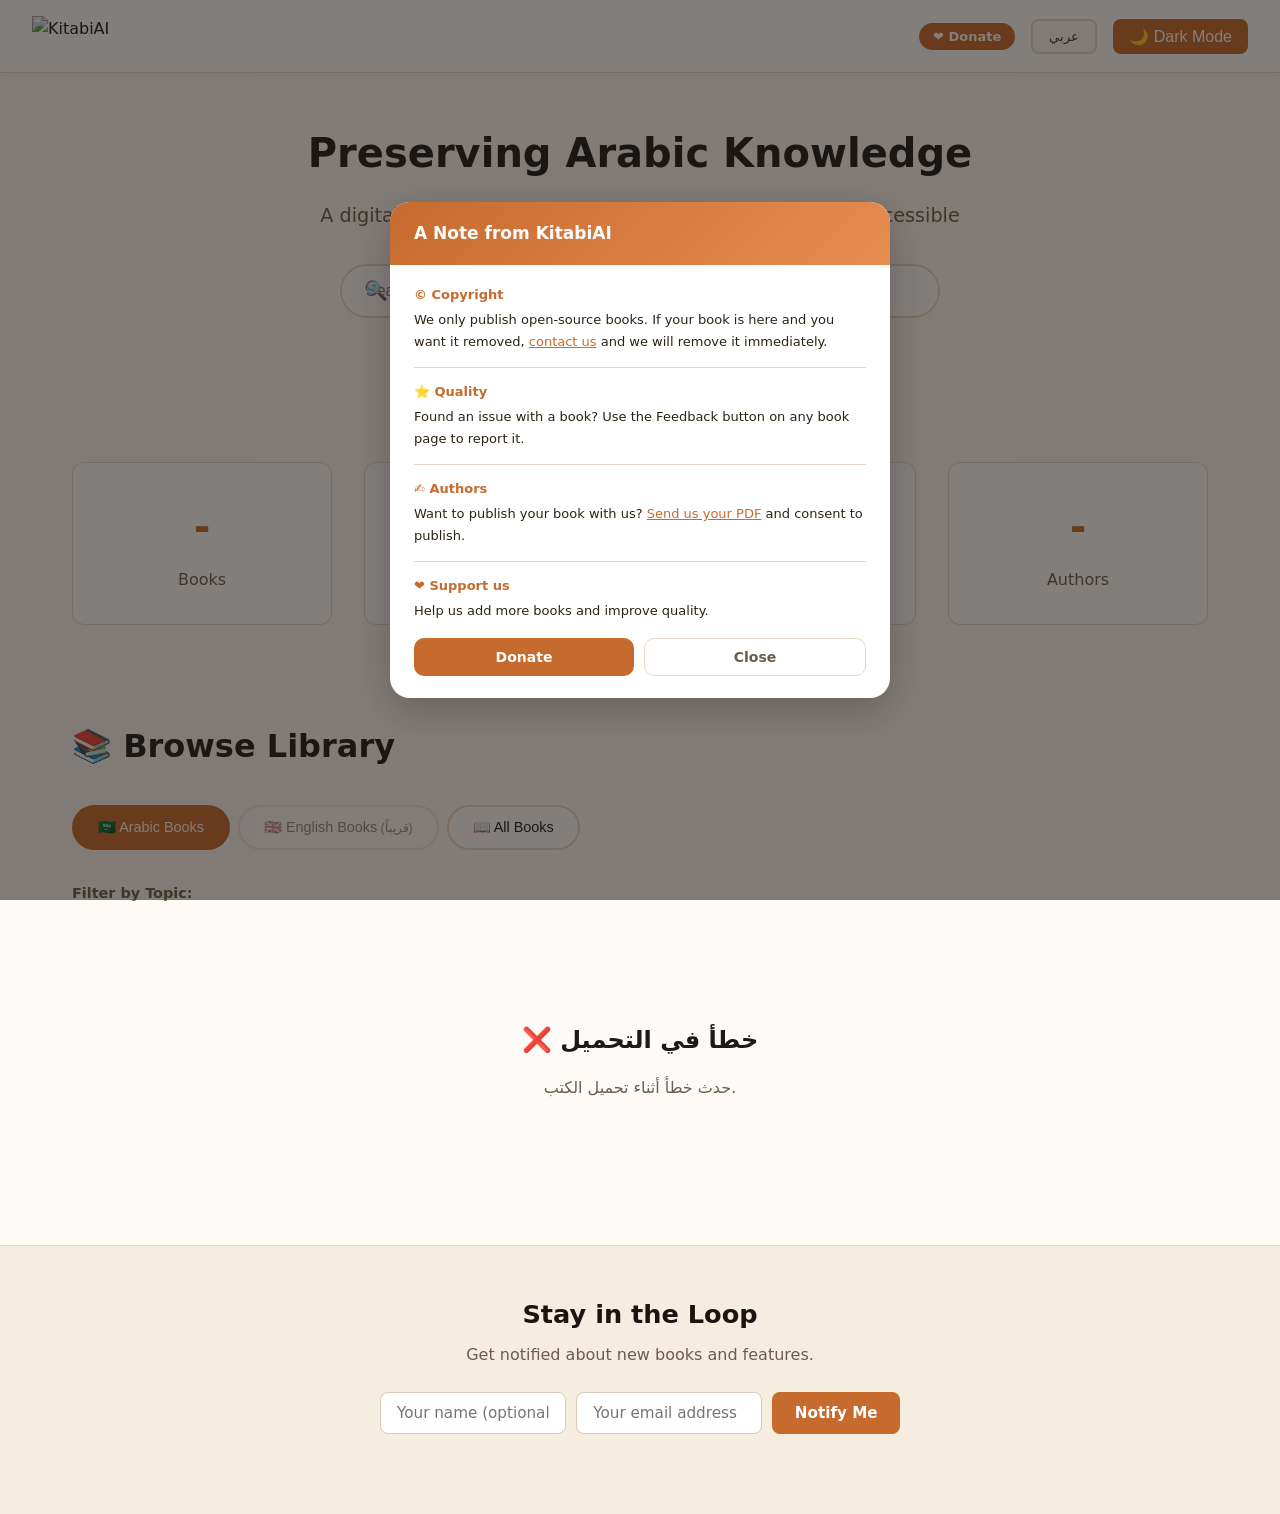
==== commit bf8ecb51: "Add PDF download, fix Donate button modal - Stream book PDFs via /api/books/{id}/download-pdf (Azure" ====
--- a/app/index.html
+++ b/app/index.html
@@ -637,6 +637,23 @@
             transition: border-color .15s, color .15s;
         }
         .welcome-close:hover { border-color: #c76a2d; color: #c76a2d; }
+
+        /* ── Donate button (header) ── */
+        .donate-header-btn {
+            padding: 6px 14px;
+            background: #c76a2d;
+            color: #fff;
+            border: none;
+            border-radius: 20px;
+            font-size: 13px;
+            font-weight: 600;
+            font-family: inherit;
+            cursor: pointer;
+            transition: background .15s;
+            white-space: nowrap;
+        }
+        .donate-header-btn:hover { background: #e88d51; }
+
     </style>
 </head>
 <body>
@@ -667,12 +684,13 @@
                     <p id="wp-p4">Help us add more books and improve quality.</p>
                 </div>
                 <div class="wp-actions">
-                    <a class="wp-donate" id="wp-donate" href="#" target="_blank">Donate</a>
+                    <button class="wp-donate" id="wp-donate" onclick="closeWelcome(); openDonate();">Donate</button>
                     <button class="welcome-close" id="wp-btn" onclick="closeWelcome()">Close</button>
                 </div>
             </div>
         </div>
     </div>
+
 
     <!-- Header -->
     <header>
@@ -680,6 +698,7 @@
             <img src="/static/images/logo-kitabiAI.png" alt="KitabiAI">
         </div>
         <div class="header-actions">
+            <button class="donate-header-btn" onclick="openDonate()">❤️ Donate</button>
             <button class="lang-switch" onclick="toggleLanguage()">عربي</button>
             <button class="theme-toggle" onclick="toggleTheme()" data-en-light="🌙 Dark Mode" data-ar-light="🌙 الوضع الليلي" data-en-dark="☀️ Light Mode" data-ar-dark="☀️ الوضع النهاري">🌙 Dark Mode</button>
         </div>
@@ -1000,6 +1019,17 @@
         function loadTheme() {
             if (localStorage.getItem('theme') === 'dark') document.documentElement.setAttribute('data-theme', 'dark');
             updateThemeButtonText();
+        }
+
+        // ── Donate modal ────────────────────────────────────────────
+        function openDonate() {
+            var m = document.getElementById('kofiDonateModal');
+            m.style.display = 'flex';
+            document.body.style.overflow = 'hidden';
+        }
+        function closeDonate() {
+            document.getElementById('kofiDonateModal').style.display = 'none';
+            document.body.style.overflow = '';
         }
 
         // ── Welcome popup ──────────────────────────────────────────
@@ -1091,5 +1121,24 @@
             }
         }
     </script>
+
+    <!-- Ko-fi donate modal -->
+    <div id="kofiDonateModal" style="display:none;position:fixed;inset:0;background:rgba(0,0,0,0.65);z-index:10000;justify-content:center;align-items:center;" onclick="if(event.target===this)closeDonate()">
+        <div style="background:#fff;border-radius:12px;padding:8px;max-width:480px;width:95%;position:relative;box-shadow:0 20px 60px rgba(0,0,0,0.3);">
+            <button onclick="closeDonate()" style="position:absolute;top:10px;right:14px;border:none;background:none;font-size:22px;cursor:pointer;color:#555;line-height:1;">✕</button>
+            <iframe src='https://ko-fi.com/kitabiaicom/?hidefeed=true&widget=true&embed=true' style='border:none;width:100%;padding:4px 0;background:#f9f9f9;height:520px;border-radius:8px;display:block;' title='Support KitabiAI on Ko-fi'></iframe>
+        </div>
+    </div>
+
+    <!-- Ko-fi overlay widget (floating button hidden; triggered by our Donate button) -->
+    <script src='https://storage.ko-fi.com/cdn/scripts/overlay-widget.js'></script>
+    <script>
+        kofiWidgetOverlay.draw('kitabiaicom', {
+            'type': 'floating-chat',
+            'floating-chat.donateButton.text': 'Donate',
+            'floating-chat.donateButton.background-color': '#c76a2d',
+            'floating-chat.donateButton.text-color': '#fff'
+        });
+    </script>
 </body>
 </html>
